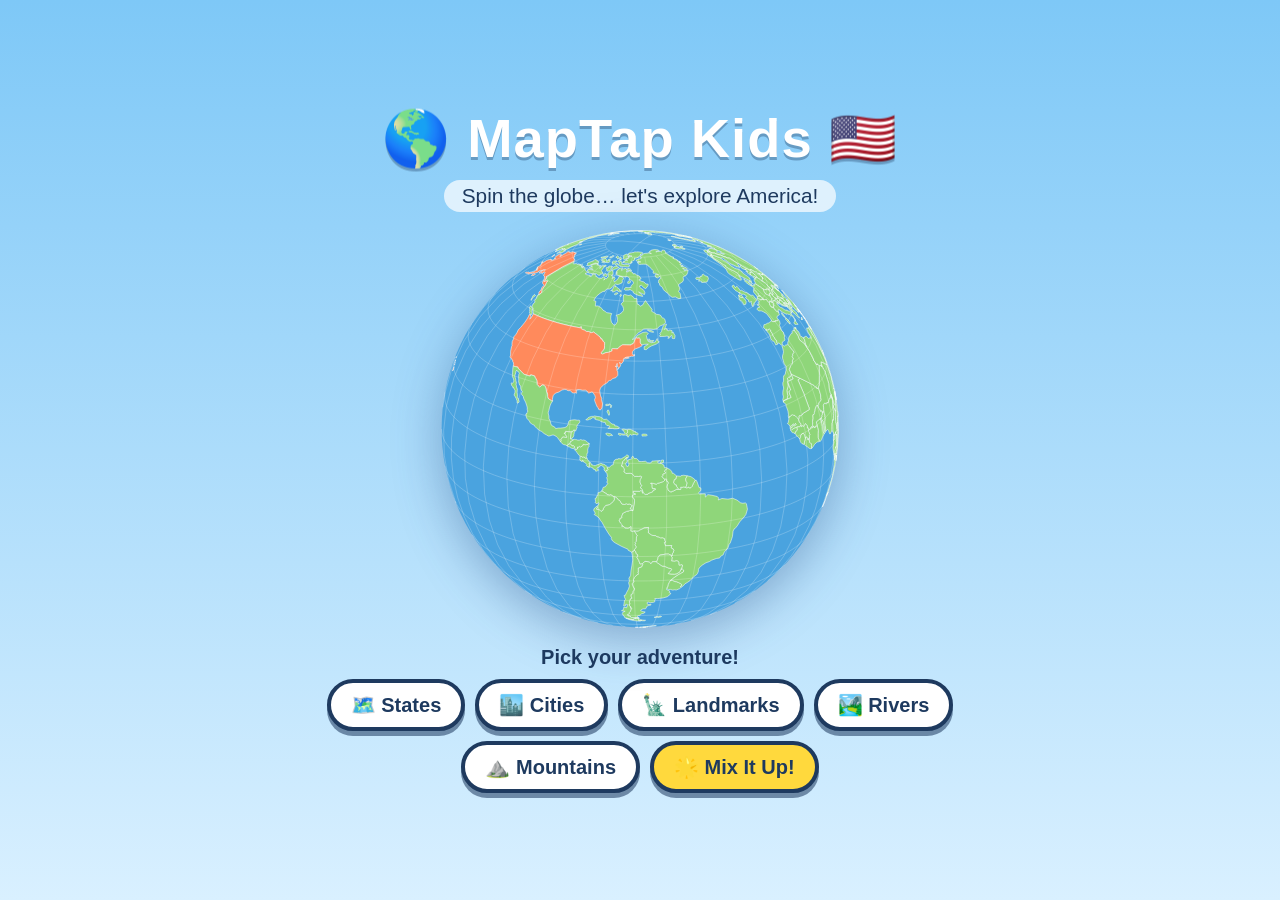
==== index.html @ b4dc84bf "MapTap Kids: USA geography game for children Tap-the-map game with a spinning globe intro that zooms" ====
<!DOCTYPE html>
<html lang="en">
<head>
<meta charset="UTF-8">
<meta name="viewport" content="width=device-width, initial-scale=1.0">
<title>MapTap Kids — USA Adventure!</title>
<link rel="stylesheet" href="style.css">
</head>
<body>

  <!-- START SCREEN: spinning globe -->
  <div id="start-screen" class="screen">
    <h1 class="game-title"><span>🌎</span> MapTap Kids <span>🇺🇸</span></h1>
    <p class="tagline">Spin the globe… let's explore America!</p>
    <div id="globe-holder"></div>
    <p class="pick-label">Pick your adventure!</p>
    <div class="category-buttons">
      <button class="cat-btn" data-cat="states">🗺️ States</button>
      <button class="cat-btn" data-cat="cities">🏙️ Cities</button>
      <button class="cat-btn" data-cat="landmarks">🗽 Landmarks</button>
      <button class="cat-btn" data-cat="rivers">🏞️ Rivers</button>
      <button class="cat-btn" data-cat="mountains">⛰️ Mountains</button>
      <button class="cat-btn mix" data-cat="mix">🌟 Mix It Up!</button>
    </div>
  </div>

  <!-- GAME SCREEN: USA map -->
  <div id="game-screen" class="screen hidden">
    <div class="hud">
      <button id="home-btn" title="Back to globe">🌎</button>
      <div id="question-banner">
        <div id="question-text">Get ready…</div>
      </div>
      <div class="hud-right">
        <div id="star-count">⭐ 0</div>
        <div id="progress">1 / 8</div>
      </div>
    </div>
    <div id="map-holder"></div>
    <div id="feedback-toast" class="hidden"></div>
  </div>

  <!-- END SCREEN -->
  <div id="end-screen" class="screen hidden">
    <div class="end-card">
      <h2 id="end-title">Amazing job, explorer!</h2>
      <div id="end-stars"></div>
      <p id="end-message"></p>
      <button id="play-again-btn" class="cat-btn mix">🔁 Play Again!</button>
    </div>
  </div>

  <script src="lib/d3.min.js"></script>
  <script src="lib/topojson.min.js"></script>
  <script src="game.js"></script>
</body>
</html>
---- style.css ----
* { box-sizing: border-box; margin: 0; padding: 0; -webkit-tap-highlight-color: transparent; }

:root {
  --sky-top: #7ec8f7;
  --sky-bottom: #d9f0ff;
  --sunny: #ffd93d;
  --grass: #7ed957;
  --coral: #ff6b6b;
  --purple: #a78bfa;
  --ink: #1e3a5f;
}

html, body { height: 100%; }

body {
  font-family: "Chalkboard SE", "Comic Sans MS", "Baloo 2", "Nunito", sans-serif;
  background: linear-gradient(180deg, var(--sky-top), var(--sky-bottom));
  color: var(--ink);
  overflow: hidden;
  user-select: none;
}

.screen {
  position: absolute;
  inset: 0;
  display: flex;
  flex-direction: column;
  align-items: center;
  justify-content: center;
  gap: 10px;
  padding: 12px;
  transition: opacity 0.5s ease;
}
.screen.hidden { display: none; }
.screen.fading { opacity: 0; }

/* ---------- START SCREEN ---------- */
.game-title {
  font-size: clamp(2rem, 6vw, 3.4rem);
  color: #fff;
  text-shadow: 0 3px 0 rgba(30, 58, 95, 0.35);
  letter-spacing: 1px;
}
.game-title span { display: inline-block; animation: bob 2.4s ease-in-out infinite; }
.game-title span:last-child { animation-delay: 1.2s; }
@keyframes bob { 0%,100% { transform: translateY(0) rotate(-6deg);} 50% { transform: translateY(-8px) rotate(6deg);} }

.tagline {
  font-size: clamp(1rem, 2.6vw, 1.3rem);
  color: var(--ink);
  background: rgba(255,255,255,0.7);
  padding: 4px 18px;
  border-radius: 999px;
}

#globe-holder { line-height: 0; filter: drop-shadow(0 12px 24px rgba(20, 60, 120, 0.35)); }
#globe-holder svg { width: min(46vh, 82vw); height: auto; }

.pick-label { font-size: 1.25rem; font-weight: bold; }

.category-buttons {
  display: flex;
  flex-wrap: wrap;
  justify-content: center;
  gap: 10px;
  max-width: 640px;
}

.cat-btn {
  font-family: inherit;
  font-size: clamp(1rem, 2.4vw, 1.25rem);
  font-weight: bold;
  color: var(--ink);
  background: #fff;
  border: 4px solid var(--ink);
  border-radius: 999px;
  padding: 10px 20px;
  cursor: pointer;
  box-shadow: 0 5px 0 rgba(30,58,95,0.55);
  transition: transform 0.12s ease, box-shadow 0.12s ease;
}
.cat-btn:hover { transform: translateY(-3px) scale(1.04); }
.cat-btn:active { transform: translateY(2px); box-shadow: 0 2px 0 rgba(30,58,95,0.55); }
.cat-btn.mix { background: var(--sunny); }

/* ---------- GAME SCREEN ---------- */
#game-screen { justify-content: flex-start; gap: 6px; }

.hud {
  width: 100%;
  max-width: 1100px;
  display: flex;
  align-items: center;
  gap: 10px;
}

#home-btn {
  font-size: 1.6rem;
  background: #fff;
  border: 3px solid var(--ink);
  border-radius: 50%;
  width: 54px; height: 54px;
  cursor: pointer;
  box-shadow: 0 4px 0 rgba(30,58,95,0.5);
  flex-shrink: 0;
}
#home-btn:active { transform: translateY(2px); box-shadow: none; }

#question-banner {
  flex: 1;
  background: #fff;
  border: 4px solid var(--ink);
  border-radius: 20px;
  padding: 10px 18px;
  text-align: center;
  box-shadow: 0 5px 0 rgba(30,58,95,0.4);
}
#question-text { font-size: clamp(1.05rem, 3vw, 1.6rem); font-weight: bold; }
#question-banner.wiggle { animation: wiggle 0.45s ease; }
@keyframes wiggle {
  0%,100% { transform: translateX(0); }
  25% { transform: translateX(-8px) rotate(-1deg); }
  75% { transform: translateX(8px) rotate(1deg); }
}

.hud-right { display: flex; flex-direction: column; align-items: flex-end; gap: 2px; flex-shrink: 0; }
#star-count { font-size: 1.3rem; font-weight: bold; background: #fff; border-radius: 999px; padding: 2px 14px; border: 3px solid var(--ink); }
#progress { font-size: 0.95rem; font-weight: bold; color: var(--ink); }

#map-holder {
  width: 100%;
  max-width: 1100px;
  flex: 1;
  min-height: 0;
  display: flex;
  align-items: center;
  justify-content: center;
}
#map-holder svg {
  width: 100%;
  height: 100%;
  max-height: 100%;
  border-radius: 24px;
  background: linear-gradient(180deg, #9bd7f5, #c3e8fb);
  border: 5px solid #ffffffcc;
  box-shadow: 0 10px 30px rgba(20,60,120,0.25);
}

/* map pieces */
.state {
  stroke: #ffffff;
  stroke-width: 1;
  cursor: pointer;
  transition: filter 0.15s ease;
}
.state:hover { filter: brightness(1.12); }
.state.correct-flash { animation: pop-fill 0.6s ease; }
@keyframes pop-fill { 50% { filter: brightness(1.35); } }

.marker { cursor: pointer; }
.marker circle.pulse {
  animation: pulse 1.6s ease-out infinite;
  transform-origin: center;
  transform-box: fill-box;
}
@keyframes pulse { 0% { opacity: 0.8; transform: scale(0.6);} 80% { opacity: 0; transform: scale(1.9);} 100% { opacity: 0; } }

.river-hit, .range-hit { cursor: pointer; }

.answer-label {
  font-family: inherit;
  font-weight: bold;
  fill: var(--ink);
  paint-order: stroke;
  stroke: #ffffff;
  stroke-width: 4px;
  pointer-events: none;
}

/* feedback toast */
#feedback-toast {
  position: absolute;
  bottom: 4%;
  left: 50%;
  transform: translateX(-50%);
  background: #fff;
  border: 4px solid var(--ink);
  border-radius: 20px;
  padding: 12px 22px;
  font-size: clamp(1rem, 2.6vw, 1.3rem);
  font-weight: bold;
  text-align: center;
  max-width: min(620px, 92vw);
  box-shadow: 0 8px 22px rgba(20,60,120,0.3);
  z-index: 30;
  animation: toast-in 0.35s ease;
}
#feedback-toast.hidden { display: none; }
@keyframes toast-in { from { transform: translate(-50%, 30px); opacity: 0; } }
#feedback-toast .fact { display: block; font-weight: normal; font-size: 0.85em; margin-top: 4px; }

/* ---------- END SCREEN ---------- */
.end-card {
  background: #fff;
  border: 5px solid var(--ink);
  border-radius: 28px;
  padding: 34px 40px;
  text-align: center;
  box-shadow: 0 12px 34px rgba(20,60,120,0.3);
  display: flex;
  flex-direction: column;
  gap: 14px;
  align-items: center;
}
#end-title { font-size: clamp(1.5rem, 4vw, 2.2rem); }
#end-stars { font-size: clamp(1.6rem, 5vw, 2.6rem); letter-spacing: 4px; }
#end-message { font-size: 1.15rem; max-width: 420px; }

/* confetti */
.confetti {
  position: fixed;
  width: 12px; height: 12px;
  top: -20px;
  border-radius: 3px;
  z-index: 100;
  pointer-events: none;
  animation: confetti-fall linear forwards;
}
@keyframes confetti-fall {
  to { transform: translateY(110vh) rotate(720deg); opacity: 0.6; }
}
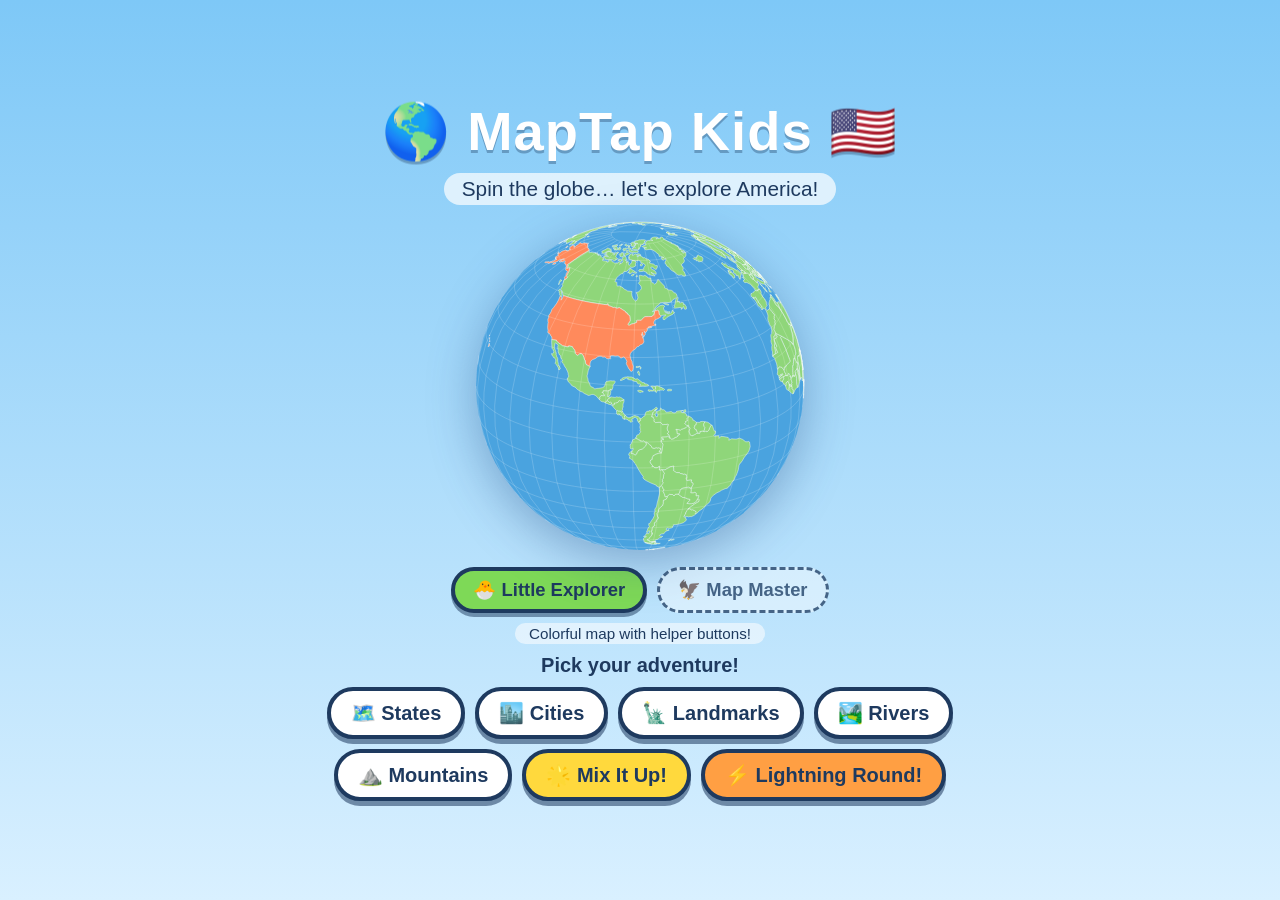
==== commit f3194891: "Add difficulty levels and lightning round - Little Explorer (default): bordered pastel map with help" ====
--- a/index.html
+++ b/index.html
@@ -13,6 +13,11 @@
     <h1 class="game-title"><span>🌎</span> MapTap Kids <span>🇺🇸</span></h1>
     <p class="tagline">Spin the globe… let's explore America!</p>
     <div id="globe-holder"></div>
+    <div class="difficulty-row">
+      <button class="diff-btn selected" data-diff="easy">🐣 Little Explorer</button>
+      <button class="diff-btn" data-diff="hard">🦅 Map Master</button>
+    </div>
+    <p class="diff-hint" id="diff-hint">Colorful map with helper buttons!</p>
     <p class="pick-label">Pick your adventure!</p>
     <div class="category-buttons">
       <button class="cat-btn" data-cat="states">🗺️ States</button>
@@ -21,6 +26,7 @@
       <button class="cat-btn" data-cat="rivers">🏞️ Rivers</button>
       <button class="cat-btn" data-cat="mountains">⛰️ Mountains</button>
       <button class="cat-btn mix" data-cat="mix">🌟 Mix It Up!</button>
+      <button class="cat-btn lightning" data-cat="lightning">⚡ Lightning Round!</button>
     </div>
   </div>
 
--- a/style.css
+++ b/style.css
@@ -54,9 +54,38 @@
 }
 
 #globe-holder { line-height: 0; filter: drop-shadow(0 12px 24px rgba(20, 60, 120, 0.35)); }
-#globe-holder svg { width: min(46vh, 82vw); height: auto; }
+#globe-holder svg { width: min(38vh, 78vw); height: auto; }
 
 .pick-label { font-size: 1.25rem; font-weight: bold; }
+
+.difficulty-row { display: flex; gap: 10px; }
+.diff-btn {
+  font-family: inherit;
+  font-size: clamp(0.95rem, 2.2vw, 1.15rem);
+  font-weight: bold;
+  color: var(--ink);
+  background: rgba(255,255,255,0.55);
+  border: 3px dashed var(--ink);
+  border-radius: 999px;
+  padding: 8px 18px;
+  cursor: pointer;
+  opacity: 0.75;
+  transition: transform 0.12s ease;
+}
+.diff-btn:hover { transform: scale(1.05); }
+.diff-btn.selected {
+  background: var(--grass);
+  border-style: solid;
+  border-width: 4px;
+  opacity: 1;
+  box-shadow: 0 4px 0 rgba(30,58,95,0.5);
+}
+.diff-hint {
+  font-size: 0.95rem;
+  background: rgba(255,255,255,0.55);
+  padding: 2px 14px;
+  border-radius: 999px;
+}
 
 .category-buttons {
   display: flex;
@@ -82,6 +111,11 @@
 .cat-btn:hover { transform: translateY(-3px) scale(1.04); }
 .cat-btn:active { transform: translateY(2px); box-shadow: 0 2px 0 rgba(30,58,95,0.55); }
 .cat-btn.mix { background: var(--sunny); }
+.cat-btn.lightning { background: #ff9f43; }
+
+/* Map Master mode: no borders, no hover peeking */
+.hard-map { cursor: crosshair; }
+.hard-map .state:hover { filter: none; }
 
 /* ---------- GAME SCREEN ---------- */
 #game-screen { justify-content: flex-start; gap: 6px; }
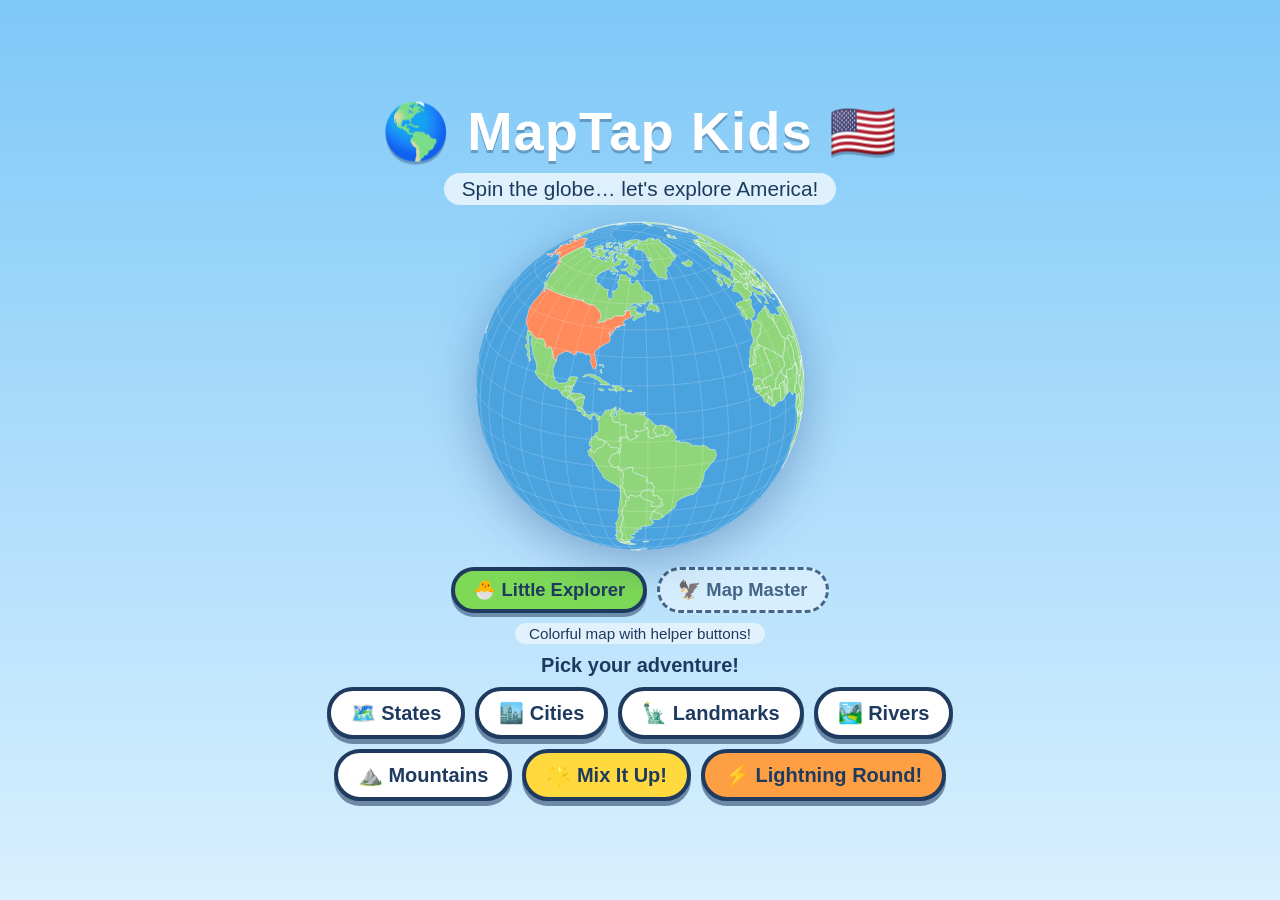
==== commit 107c5ab7: "Add map zoom/pan and topographic terrain layer - d3.zoom on the US map: wheel/pinch/drag plus +/-/re" ====
--- a/index.html
+++ b/index.html
@@ -42,7 +42,13 @@
         <div id="progress">1 / 8</div>
       </div>
     </div>
-    <div id="map-holder"></div>
+    <div id="map-holder">
+      <div id="zoom-controls">
+        <button id="zoom-in" title="Zoom in">➕</button>
+        <button id="zoom-out" title="Zoom out">➖</button>
+        <button id="zoom-reset" title="See the whole map">🗺️</button>
+      </div>
+    </div>
     <div id="feedback-toast" class="hidden"></div>
   </div>
 
--- a/style.css
+++ b/style.css
@@ -162,6 +162,7 @@
 #progress { font-size: 0.95rem; font-weight: bold; color: var(--ink); }
 
 #map-holder {
+  position: relative;
   width: 100%;
   max-width: 1100px;
   flex: 1;
@@ -170,6 +171,27 @@
   align-items: center;
   justify-content: center;
 }
+
+#zoom-controls {
+  position: absolute;
+  right: 16px;
+  top: 16px;
+  display: flex;
+  flex-direction: column;
+  gap: 8px;
+  z-index: 10;
+}
+#zoom-controls button {
+  width: 46px;
+  height: 46px;
+  border-radius: 50%;
+  font-size: 1.15rem;
+  background: #fff;
+  border: 3px solid var(--ink);
+  box-shadow: 0 3px 0 rgba(30,58,95,0.5);
+  cursor: pointer;
+}
+#zoom-controls button:active { transform: translateY(2px); box-shadow: none; }
 #map-holder svg {
   width: 100%;
   height: 100%;
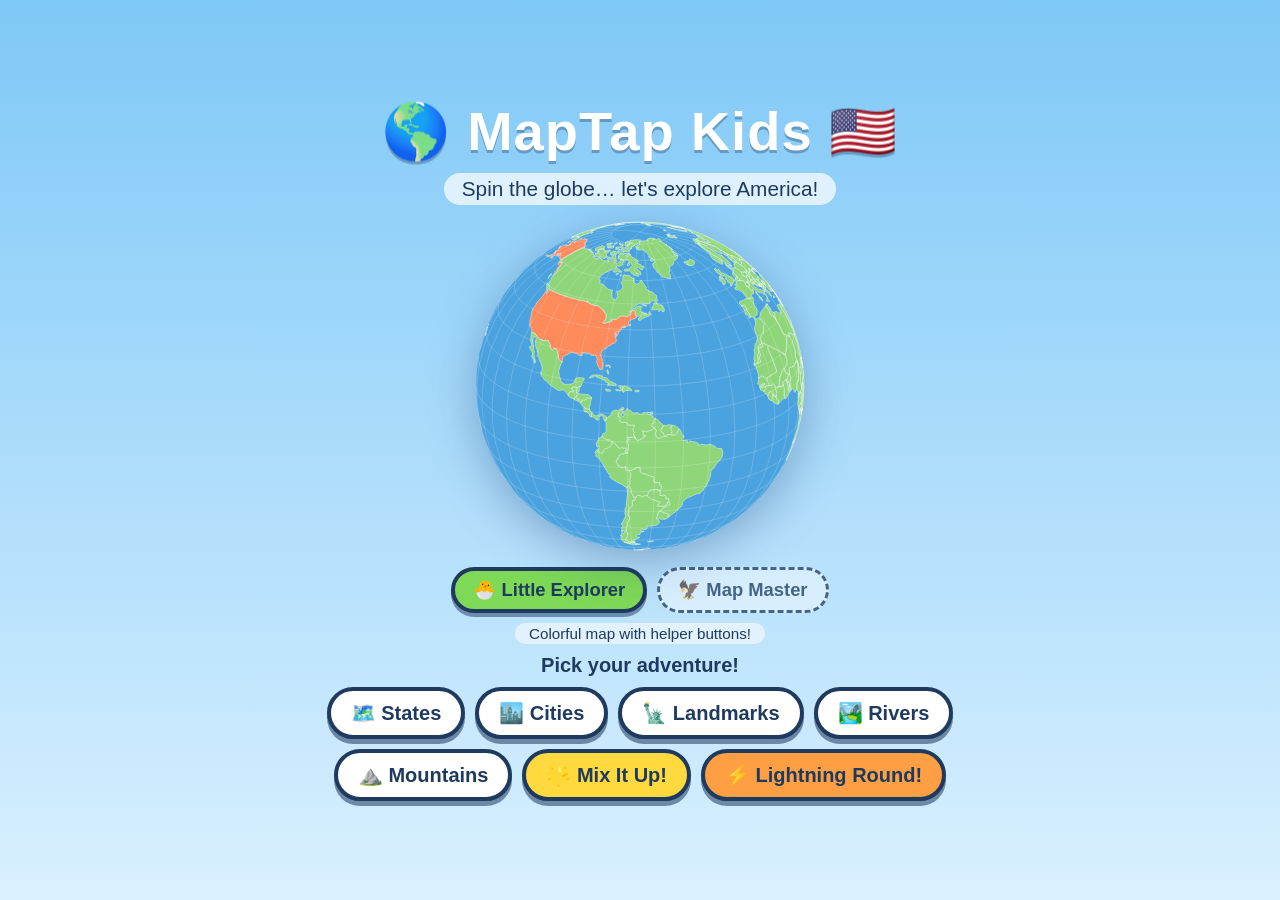
==== commit 5bd8a0bc: "Add score sharing via challenge links - Share button on the end screen: Web Share API on mobile (soc" ====
--- a/index.html
+++ b/index.html
@@ -12,6 +12,7 @@
   <div id="start-screen" class="screen">
     <h1 class="game-title"><span>🌎</span> MapTap Kids <span>🇺🇸</span></h1>
     <p class="tagline">Spin the globe… let's explore America!</p>
+    <div id="challenge-banner" class="hidden"></div>
     <div id="globe-holder"></div>
     <div class="difficulty-row">
       <button class="diff-btn selected" data-diff="easy">🐣 Little Explorer</button>
@@ -58,7 +59,10 @@
       <h2 id="end-title">Amazing job, explorer!</h2>
       <div id="end-stars"></div>
       <p id="end-message"></p>
-      <button id="play-again-btn" class="cat-btn mix">🔁 Play Again!</button>
+      <div class="end-buttons">
+        <button id="share-btn" class="cat-btn">📤 Share My Score!</button>
+        <button id="play-again-btn" class="cat-btn mix">🔁 Play Again!</button>
+      </div>
     </div>
   </div>
 
--- a/style.css
+++ b/style.css
@@ -271,6 +271,26 @@
 #end-title { font-size: clamp(1.5rem, 4vw, 2.2rem); }
 #end-stars { font-size: clamp(1.6rem, 5vw, 2.6rem); letter-spacing: 4px; }
 #end-message { font-size: 1.15rem; max-width: 420px; }
+.end-buttons { display: flex; flex-wrap: wrap; gap: 12px; justify-content: center; }
+
+/* challenge banner shown when a shared score link is opened */
+#challenge-banner {
+  background: #fff;
+  border: 4px solid var(--coral);
+  border-radius: 20px;
+  padding: 8px 20px;
+  font-size: clamp(1rem, 2.6vw, 1.2rem);
+  font-weight: bold;
+  text-align: center;
+  max-width: min(560px, 92vw);
+  box-shadow: 0 6px 0 rgba(30,58,95,0.35);
+  animation: challenge-bounce 1.6s ease-in-out infinite;
+}
+#challenge-banner.hidden { display: none; }
+@keyframes challenge-bounce { 0%,100% { transform: scale(1); } 50% { transform: scale(1.04); } }
+
+.cat-btn.pulse-btn { animation: btn-pulse 1.2s ease-in-out infinite; background: var(--coral); color: #fff; }
+@keyframes btn-pulse { 0%,100% { transform: scale(1); } 50% { transform: scale(1.08); } }
 
 /* confetti */
 .confetti {
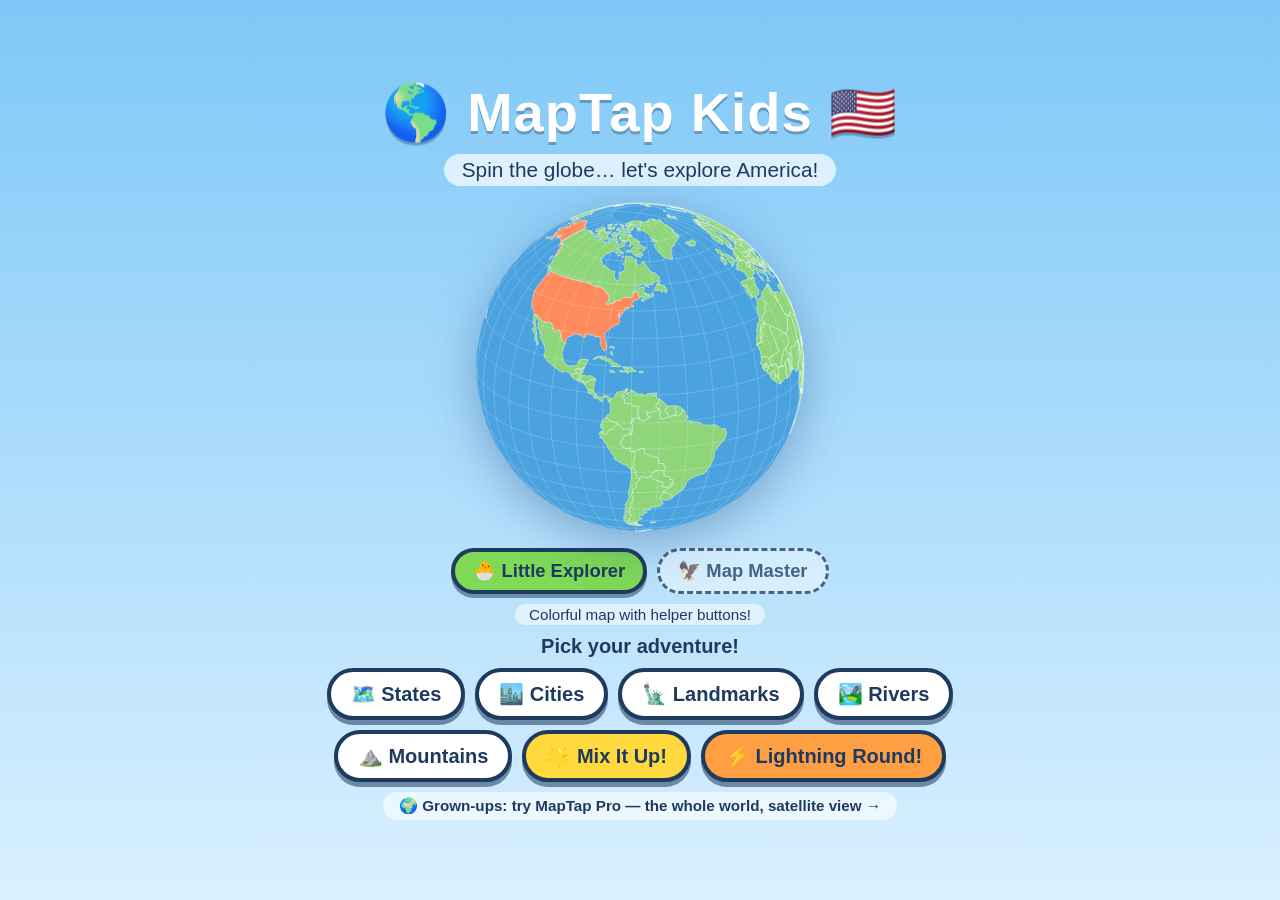
==== commit a1028760: "Add speed+proximity scoring and MapTap Pro world edition Kids game: every answer now also earns poin" ====
--- a/index.html
+++ b/index.html
@@ -29,6 +29,7 @@
       <button class="cat-btn mix" data-cat="mix">🌟 Mix It Up!</button>
       <button class="cat-btn lightning" data-cat="lightning">⚡ Lightning Round!</button>
     </div>
+    <a id="pro-link" href="pro.html">🌍 Grown-ups: try MapTap Pro — the whole world, satellite view →</a>
   </div>
 
   <!-- GAME SCREEN: USA map -->
@@ -40,6 +41,7 @@
       </div>
       <div class="hud-right">
         <div id="star-count">⭐ 0</div>
+        <div id="point-count">🎯 0</div>
         <div id="progress">1 / 8</div>
       </div>
     </div>
--- a/style.css
+++ b/style.css
@@ -113,6 +113,17 @@
 .cat-btn.mix { background: var(--sunny); }
 .cat-btn.lightning { background: #ff9f43; }
 
+#pro-link {
+  font-size: 0.95rem;
+  font-weight: bold;
+  color: var(--ink);
+  background: rgba(255,255,255,0.6);
+  padding: 5px 16px;
+  border-radius: 999px;
+  text-decoration: none;
+}
+#pro-link:hover { background: #fff; }
+
 /* Map Master mode: no borders, no hover peeking */
 .hard-map { cursor: crosshair; }
 .hard-map .state:hover { filter: none; }
@@ -159,6 +170,7 @@
 
 .hud-right { display: flex; flex-direction: column; align-items: flex-end; gap: 2px; flex-shrink: 0; }
 #star-count { font-size: 1.3rem; font-weight: bold; background: #fff; border-radius: 999px; padding: 2px 14px; border: 3px solid var(--ink); }
+#point-count { font-size: 1rem; font-weight: bold; background: #fff; border-radius: 999px; padding: 2px 12px; border: 3px solid var(--ink); }
 #progress { font-size: 0.95rem; font-weight: bold; color: var(--ink); }
 
 #map-holder {
